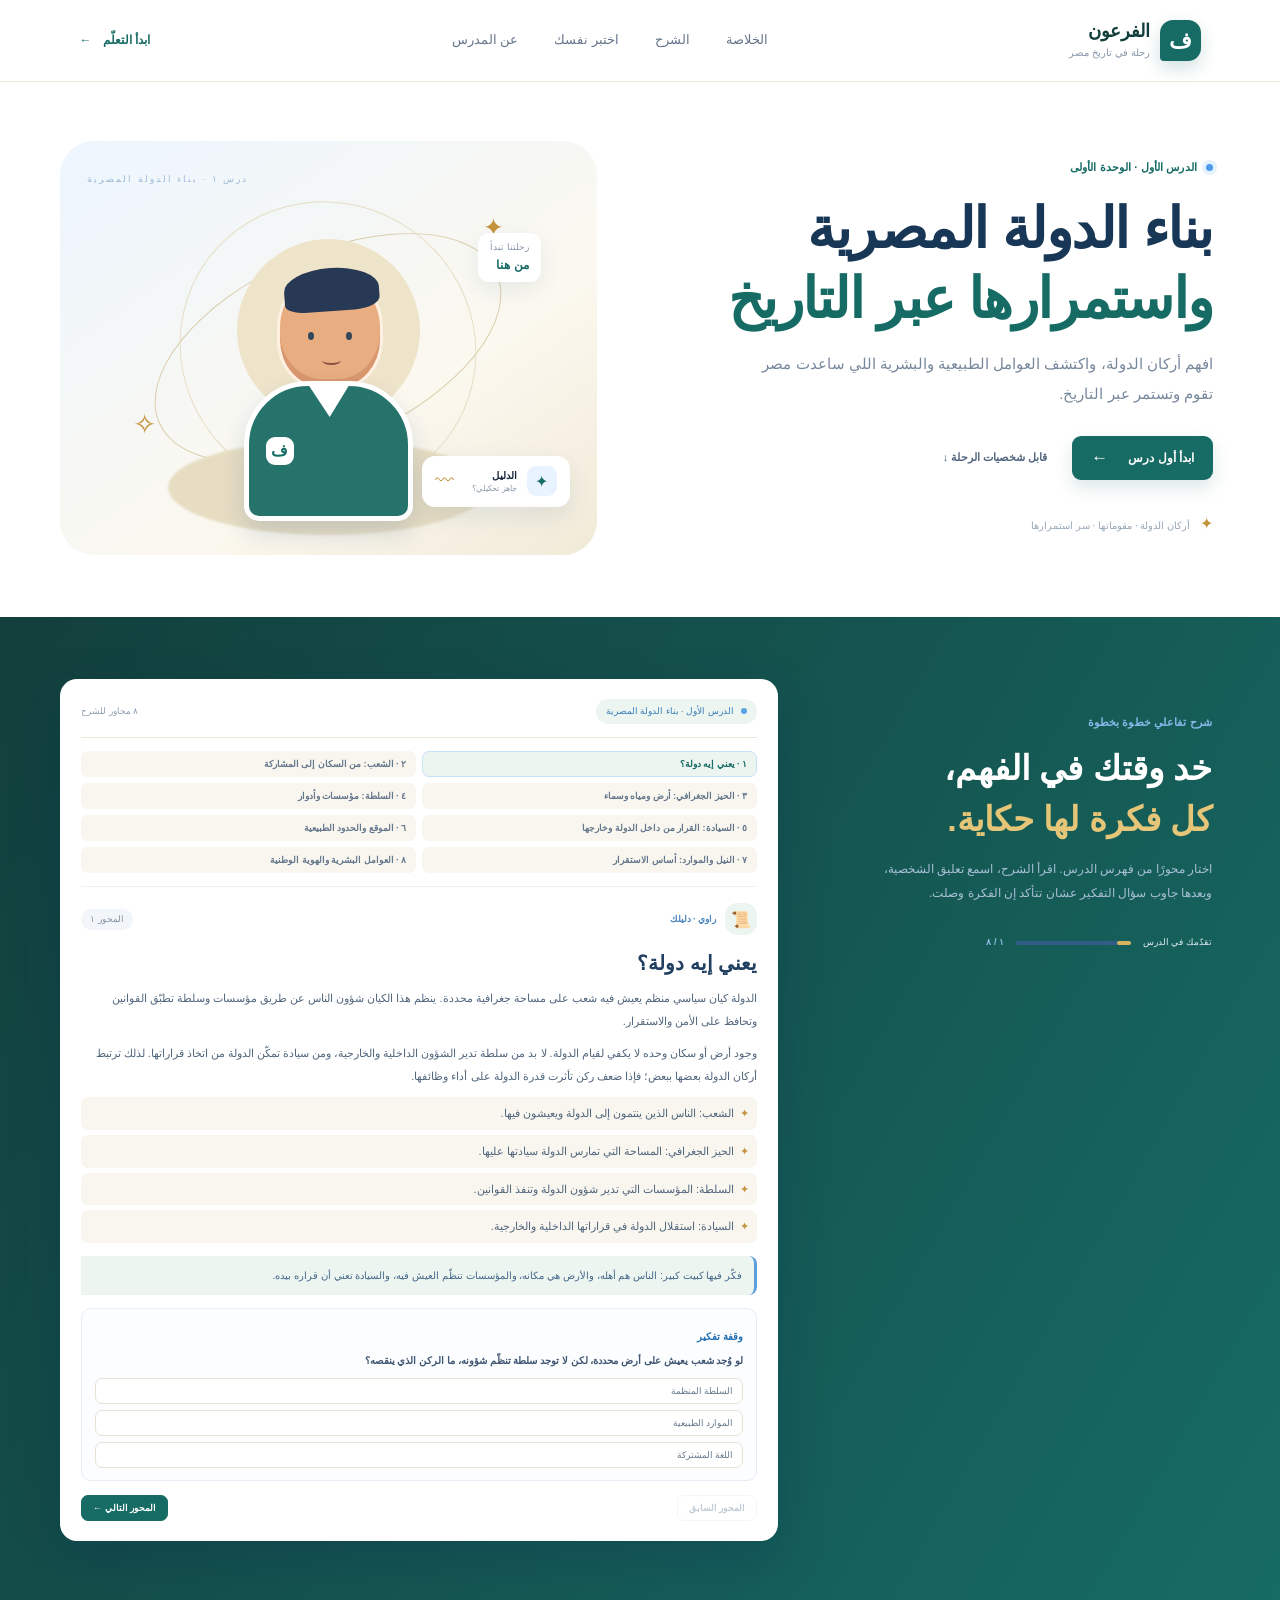
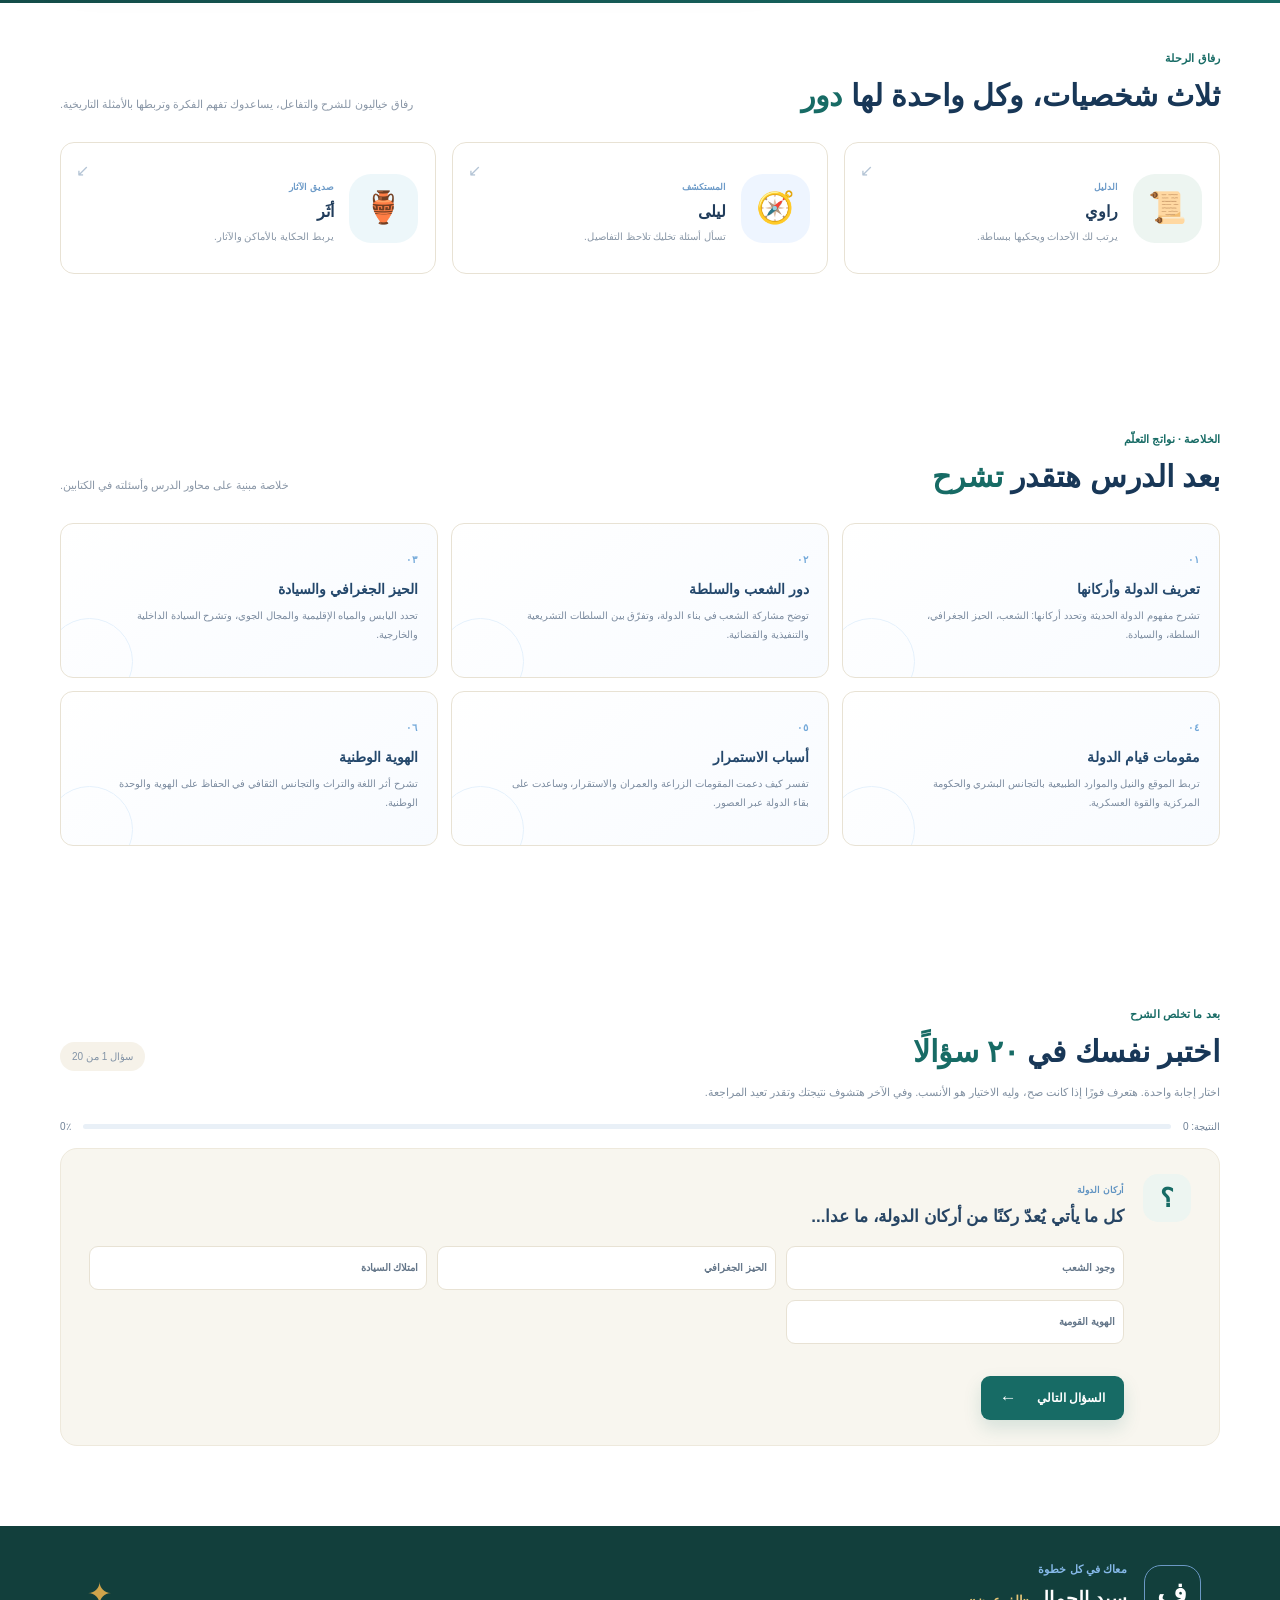
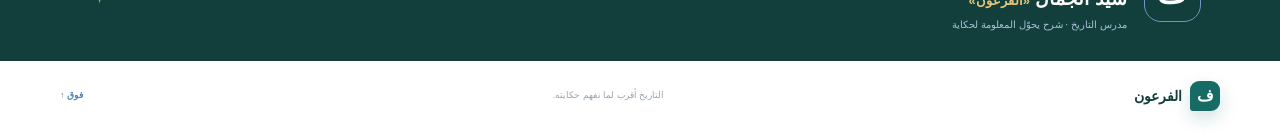
==== elpharaoh-complete.html @ 9c05304f "Add files via upload" ====
<!doctype html>
<html lang="ar" dir="rtl">
<head>
  <meta charset="utf-8">
  <meta name="viewport" content="width=device-width, initial-scale=1">
  <meta name="theme-color" content="#1459a8">
  <title>الفرعون | بناء الدولة المصرية</title>
  <style>

:root {
    --blue: #176b65;
    --deep: #123f3c;
    --bright: #c4933e;
    --sky: #edf5f1;
    --ink: #18283c;
    --muted: #718096;
    --line: #e8e2d4;
    --white: #fff;
    --font: 'Cairo', Tahoma, sans-serif
}

* {
    box-sizing: border-box
}

html {
    scroll-behavior: smooth
}

body {
    margin: 0;
    background: #fff;
    color: var(--ink);
    font-family: var(--font);
    line-height: 1.7
}

a {
    color: inherit;
    text-decoration: none
}

.topbar {
    height: 82px;
    padding: 0 max(calc((100vw - 1160px)/2), 6.2%);
    display: flex;
    align-items: center;
    justify-content: space-between;
    background: #fff;
    position: sticky;
    top: 0;
    z-index: 10;
    border-bottom: 1px solid #eee9dc
}

.brand {
    display: flex;
    align-items: center;
    gap: 10px;
    color: var(--deep)
}

.brand-mark {
    display: grid;
    place-items: center;
    width: 41px;
    height: 41px;
    background: var(--blue);
    color: white;
    border-radius: 13px 13px 13px 4px;
    font-size: 22px;
    font-weight: 900;
    box-shadow: 0 7px 17px #176b6533
}

.brand strong {
    display: block;
    font-size: 18px;
    line-height: 1.3
}

.brand small {
    display: block;
    color: #8a98aa;
    font-size: 10px
}

.topbar nav {
    display: flex;
    gap: 36px;
    font-size: 13px;
    color: #65748a
}

.topbar nav a:hover,
.text-link:hover {
    color: var(--blue)
}

.nav-cta {
    font-size: 12px;
    color: var(--blue);
    font-weight: 800
}

.nav-cta span {
    margin-right: 8px
}

.hero {
    max-width: 1160px;
    margin: auto;
    min-height: 535px;
    padding: 56px 0 60px;
    display: grid;
    grid-template-columns: 1fr .92fr;
    align-items: center;
    gap: 40px
}

.hero-copy {
    padding-right: 7px
}

.eyebrow {
    color: var(--blue);
    font-size: 11px;
    font-weight: 800;
    letter-spacing: .1px
}

.live-dot {
    display: inline-block;
    width: 7px;
    height: 7px;
    background: #4b9bea;
    border-radius: 50%;
    margin-left: 6px;
    box-shadow: 0 0 0 4px #e4f2ff
}

.hero h1 {
    font-size: 56px;
    line-height: 1.25;
    letter-spacing: -1.5px;
    margin: 17px 0 15px;
    font-weight: 900;
    color: #183757
}

.hero h1 em,
.section-heading h2 em,
.lesson-copy h2 em {
    font-style: normal;
    color: var(--blue)
}

.hero-copy>p {
    font-size: 15px;
    color: #78889c;
    max-width: 480px;
    line-height: 2;
    margin: 0
}

.hero-actions {
    display: flex;
    align-items: center;
    gap: 25px;
    margin-top: 27px
}

.button {
    display: inline-flex;
    align-items: center;
    gap: 20px;
    border: 0;
    border-radius: 9px;
    padding: 12px 19px;
    font: 700 12px var(--font);
    cursor: pointer
}

.primary {
    background: var(--blue);
    color: white;
    box-shadow: 0 8px 18px #176b6526
}

.primary:hover {
    background: var(--deep);
    transform: translateY(-1px)
}

.button span {
    font-size: 17px
}

.text-link {
    font-size: 11px;
    font-weight: 700;
    color: #52677f
}

.hero-note {
    font-size: 10px;
    color: #9aa7b6;
    margin-top: 30px
}

.note-icon {
    color: #c4933e;
    font-size: 16px;
    margin-left: 7px
}

.hero-art {
    height: 414px;
    position: relative;
    border-radius: 34px;
    background: linear-gradient(145deg, #edf6ff, #fbf8ef 64%, #f1ead8);
    overflow: hidden;
    display: grid;
    place-items: center
}

.hero-art:after {
    content: '';
    position: absolute;
    width: 320px;
    height: 95px;
    border-radius: 50%;
    background: #e7ddc3;
    bottom: 20px;
    filter: blur(1px)
}

.orbit {
    position: absolute;
    border: 1px solid #d9cda9;
    border-radius: 50%;
    transform: rotate(-24deg)
}

.orbit-one {
    width: 370px;
    height: 190px
}

.orbit-two {
    width: 300px;
    height: 290px;
    transform: rotate(35deg);
    border-color: #e6ddc5
}

.guide-figure {
    z-index: 1;
    position: relative;
    width: 205px;
    height: 270px;
    margin-top: 47px
}

.guide-halo {
    position: absolute;
    width: 183px;
    height: 183px;
    background: #eee4ca;
    border-radius: 50%;
    top: 3px;
    left: 11px
}

.guide-face {
    position: absolute;
    z-index: 2;
    top: 38px;
    left: 51px;
    width: 106px;
    height: 116px;
    border-radius: 46% 46% 43% 43%;
    background: #e8ae81;
    border: 3px solid #fff0e2;
    box-shadow: inset 0 -8px #d99770
}

.hair {
    position: absolute;
    top: -9px;
    left: 4px;
    width: 95px;
    height: 43px;
    background: #273954;
    border-radius: 55% 55% 30% 22%;
    transform: rotate(-4deg)
}

.eye {
    position: absolute;
    top: 55px;
    width: 6px;
    height: 8px;
    background: #34465a;
    border-radius: 50%
}

.eye-one {
    right: 28px
}

.eye-two {
    left: 28px
}

.smile {
    position: absolute;
    width: 19px;
    height: 9px;
    border-bottom: 2px solid #8a5142;
    border-radius: 50%;
    top: 79px;
    left: 42px
}

.guide-body {
    position: absolute;
    z-index: 2;
    top: 145px;
    left: 18px;
    width: 169px;
    height: 140px;
    border-radius: 64px 64px 15px 15px;
    background: #26736c;
    border: 5px solid #fff;
    box-shadow: 0 12px 25px #18487928
}

.collar {
    position: absolute;
    top: -2px;
    left: 59px;
    width: 42px;
    height: 33px;
    background: #fff;
    clip-path: polygon(0 0, 100% 0, 52% 100%)
}

.badge {
    position: absolute;
    top: 51px;
    left: 17px;
    width: 28px;
    height: 28px;
    display: grid;
    place-items: center;
    background: #fff;
    border-radius: 9px;
    color: var(--blue);
    font-weight: 900
}

.spark {
    position: absolute;
    color: #c4933e
}

.spark-a {
    font-size: 25px;
    top: 65px;
    right: 93px
}

.spark-b {
    font-size: 28px;
    bottom: 106px;
    left: 73px
}

.date-chip {
    position: absolute;
    top: 92px;
    right: 56px;
    z-index: 2;
    background: white;
    border-radius: 11px;
    padding: 7px 12px;
    box-shadow: 0 8px 22px #18487914;
    font-size: 9px;
    color: #8495a8
}

.date-chip strong {
    display: block;
    color: var(--blue);
    font-size: 12px
}

.speech-card {
    position: absolute;
    z-index: 3;
    bottom: 48px;
    right: 27px;
    background: white;
    border-radius: 13px;
    padding: 9px 13px;
    display: flex;
    align-items: center;
    gap: 10px;
    box-shadow: 0 9px 25px #18487919
}

.speech-icon {
    background: #e8f3ff;
    color: var(--blue);
    width: 30px;
    height: 30px;
    border-radius: 9px;
    display: grid;
    place-items: center
}

.speech-card strong,
.speech-card small {
    display: block;
    font-size: 10px;
    line-height: 1.5
}

.speech-card small {
    font-size: 8px;
    color: #8998aa
}

.wave {
    color: var(--bright);
    font-size: 19px;
    margin-right: 8px
}

.art-label {
    position: absolute;
    left: 27px;
    top: 31px;
    color: #9cb7d3;
    font-size: 9px;
    letter-spacing: 2px
}

.section-wrap {
    max-width: 1160px;
    margin: auto
}

.intro {
    padding: 40px 0 78px
}

.section-heading {
    display: flex;
    align-items: end;
    justify-content: space-between;
    margin-bottom: 27px
}

.section-heading h2 {
    font-size: 30px;
    line-height: 1.3;
    color: #183757;
    margin: 6px 0 0;
    font-weight: 900
}

.section-heading>p {
    max-width: 360px;
    color: #8a97a7;
    font-size: 11px;
    line-height: 1.9;
    margin: 0
}

.character-grid {
    display: grid;
    grid-template-columns: repeat(3, 1fr);
    gap: 16px
}

.character-card {
    min-height: 132px;
    padding: 18px 17px;
    position: relative;
    display: flex;
    gap: 15px;
    align-items: center;
    border: 1px solid var(--line);
    border-radius: 14px;
    background: #fff;
    transition: .2s
}

.character-card:hover {
    border-color: #b8d8f4;
    transform: translateY(-3px);
    box-shadow: 0 12px 25px #1b57900c
}

.avatar {
    width: 69px;
    height: 69px;
    border-radius: 22px;
    display: grid;
    place-items: center;
    font-size: 31px;
    flex: none
}

.avatar-narrator {
    background: #edf5f1
}

.avatar-explorer {
    background: #eef5ff
}

.avatar-historian {
    background: #edf7fa
}

.role-tag {
    font-size: 9px;
    color: #6d9bc8;
    font-weight: 700
}

.character-card h3 {
    font-size: 16px;
    margin: 0;
    color: #203c5b
}

.character-card p {
    font-size: 10px;
    color: #8997a7;
    margin: 3px 0 0
}

.card-arrow {
    position: absolute;
    left: 15px;
    top: 14px;
    color: #b4c4d5
}

.lesson-section {
    background: #f6f2e9;
    padding: 62px 0
}

.lesson-layout {
    display: grid;
    grid-template-columns: .83fr 1.17fr;
    gap: 75px;
    align-items: center
}

.lesson-copy {
    padding-right: 8px
}

.light-eyebrow {
    color: #86b9e9
}

.lesson-copy h2 {
    font-size: 34px;
    line-height: 1.5;
    color: #fff;
    margin: 9px 0 12px
}

.lesson-copy h2 em {
    color: #e5c577
}

.lesson-copy>p {
    font-size: 12px;
    color: #a8bfd6;
    line-height: 2;
    max-width: 360px
}

.lesson-progress {
    display: flex;
    align-items: center;
    gap: 12px;
    margin-top: 30px;
    color: #e0ecf8;
    font-size: 9px
}

.progress-track {
    width: 115px;
    height: 4px;
    background: #315c85;
    border-radius: 5px
}

.progress-track i {
    display: block;
    width: 34%;
    height: 100%;
    background: #d7b45c;
    border-radius: 5px
}

.lesson-progress b {
    font-size: 9px;
    color: #8ebce7
}

.lesson-section {
    background: linear-gradient(120deg, #123f3c, #176b65)
}

.lesson-demo {
    background: #fff;
    border-radius: 17px;
    padding: 22px 23px;
    box-shadow: 0 20px 50px #06284e40;
    min-height: 310px
}

.demo-top {
    display: flex;
    justify-content: space-between;
    align-items: center;
    border-bottom: 1px solid #eee9dc;
    padding-bottom: 13px
}

.chapter-pill {
    background: #edf5f1;
    color: #377bb7;
    font-size: 9px;
    padding: 5px 10px;
    border-radius: 20px
}

.chapter-pill i {
    display: inline-block;
    width: 6px;
    height: 6px;
    border-radius: 50%;
    background: #5ba3e6;
    margin-left: 5px
}

.more-dots {
    color: #aab8c8;
    font-size: 14px;
    letter-spacing: 2px
}

.dialogue {
    display: flex;
    gap: 11px;
    margin: 18px 0 13px
}

.mini-avatar {
    width: 36px;
    height: 36px;
    border-radius: 12px;
    background: #edf5f1;
    display: grid;
    place-items: center
}

.bubble {
    background: #f8f6ef;
    border-radius: 0 12px 12px 12px;
    padding: 8px 13px;
    flex: 1
}

.speaker {
    font-size: 9px;
    color: #4b86bc;
    font-weight: 800
}

.bubble p {
    font-size: 11px;
    margin: 2px 0 0;
    color: #40556e
}

.choice-list {
    display: grid;
    gap: 7px;
    margin-right: 47px
}

.choice {
    display: flex;
    justify-content: space-between;
    align-items: center;
    background: white;
    border: 1px solid #e8e2d4;
    border-radius: 8px;
    padding: 8px 11px;
    text-align: right;
    font: 600 10px var(--font);
    color: #4e6279;
    cursor: pointer;
    transition: .15s
}

.choice:hover,
.choice:focus-visible,
.choice.selected {
    border-color: #7eb7eb;
    background: #f7fbff;
    color: var(--blue)
}

.choice span {
    color: #c4933e;
    font-size: 15px
}

.demo-response {
    min-height: 23px;
    margin: 9px 47px 0;
    color: #397ab5;
    font-size: 10px
}

.demo-foot {
    border-top: 1px solid #eee9dc;
    padding-top: 11px;
    display: flex;
    justify-content: space-between;
    color: #98a5b4;
    font-size: 9px
}

.step-count {
    letter-spacing: 4px;
    color: #62a2dc
}

.quiz-section {
    padding: 76px 0 80px
}

.quiz-counter {
    font-size: 10px;
    color: #8293a6;
    background: #f6f2e9;
    border-radius: 20px;
    padding: 6px 12px
}

.quiz-card {
    padding: 25px 28px;
    background: #f8f6ef;
    border: 1px solid #eee9dc;
    border-radius: 17px;
    display: flex;
    gap: 19px
}

.quiz-mark {
    width: 48px;
    height: 48px;
    flex: none;
    background: #edf5f1;
    color: var(--blue);
    font-size: 26px;
    font-weight: 800;
    border-radius: 15px;
    display: grid;
    place-items: center
}

.quiz-content {
    flex: 1
}

.question-label {
    color: #6093c2;
    font-size: 9px;
    font-weight: 800
}

.quiz-content h3 {
    font-size: 17px;
    color: #274564;
    margin: 2px 0 14px
}

.answer-grid {
    display: grid;
    grid-template-columns: repeat(3, 1fr);
    gap: 10px
}

.answer {
    min-height: 44px;
    border: 1px solid #e8e2d4;
    border-radius: 9px;
    padding: 8px;
    background: white;
    text-align: right;
    font: 600 10px var(--font);
    color: #65778a;
    cursor: pointer
}

.answer:hover {
    border-color: #7fb3e4
}

.answer.correct {
    border-color: #64b48a;
    background: #effaf3;
    color: #26764a
}

.answer.wrong {
    border-color: #e6a09c;
    background: #fff4f3;
    color: #ae534c
}

.answer:disabled {
    cursor: default
}

.quiz-feedback {
    font-size: 10px;
    color: #4b8a68;
    min-height: 17px;
    margin: 8px 0 0
}

.next-button {
    margin-top: 7px
}

.teacher {
    background: #123f3c;
    padding: 28px 6.2%
}

.teacher-inner {
    max-width: 1160px;
    margin: auto;
    display: flex;
    align-items: center;
    gap: 17px;
    position: relative
}

.teacher-symbol {
    width: 57px;
    height: 57px;
    display: grid;
    place-items: center;
    border: 1px solid #6b98c4;
    border-radius: 17px;
    color: white;
    font-size: 29px;
    font-weight: 900
}

.teacher h2 {
    color: #fff;
    font-size: 19px;
    margin: 2px 0 0
}

.teacher h2 span {
    color: #e5c577;
    font-size: 13px
}

.teacher p {
    font-size: 10px;
    color: #a8bfd6;
    margin: 0
}

.teacher-decoration {
    position: absolute;
    left: 8px;
    color: #d0a44b;
    font-size: 30px
}

footer {
    max-width: 1160px;
    padding: 20px 0;
    margin: auto;
    display: flex;
    align-items: center;
    justify-content: space-between;
    color: #96a3b2;
    font-size: 9px
}

.footer-brand {
    gap: 8px
}

.footer-brand .brand-mark {
    width: 30px;
    height: 30px;
    border-radius: 9px 9px 9px 3px;
    font-size: 16px
}

.footer-brand strong {
    font-size: 14px
}

.back-top {
    color: #4b83b9;
    font-weight: 700
}

@media(max-width:1220px) {

    .hero,
    .section-wrap,
    footer {
        margin-left: 6.2%;
        margin-right: 6.2%
    }
}

@media(max-width:760px) {
    .topbar {
        height: 68px;
        padding: 0 5%
    }

    .topbar nav {
        display: none
    }

    .hero {
        margin: 0 5%;
        padding: 38px 0;
        grid-template-columns: 1fr;
        gap: 25px
    }

    .hero h1 {
        font-size: 43px
    }

    .hero-copy>p {
        font-size: 13px
    }

    .hero-art {
        height: 350px;
        grid-row: 1
    }

    .intro {
        padding-top: 25px
    }

    .section-heading {
        align-items: start;
        gap: 12px;
        flex-direction: column
    }

    .section-heading h2 {
        font-size: 26px
    }

    .section-heading>p {
        max-width: none
    }

    .character-grid {
        grid-template-columns: 1fr
    }

    .character-card {
        min-height: 106px
    }

    .lesson-section {
        padding: 45px 0
    }

    .lesson-layout {
        grid-template-columns: 1fr;
        gap: 20px
    }

    .lesson-copy h2 {
        font-size: 29px
    }

    .lesson-copy>p {
        max-width: none
    }

    .lesson-progress {
        margin-top: 17px
    }

    .quiz-section {
        padding: 54px 0
    }

    .quiz-card {
        padding: 19px 15px;
        gap: 12px
    }

    .quiz-content h3 {
        font-size: 14px
    }

    .answer-grid {
        grid-template-columns: 1fr
    }

    .answer {
        min-height: 40px
    }

    .teacher {
        padding-left: 5%;
        padding-right: 5%
    }

    footer {
        margin: 0 5%;
        gap: 12px
    }

    .footer-brand .brand-mark {
        display: none
    }
}

@media(prefers-reduced-motion:reduce) {
    html {
        scroll-behavior: auto
    }

    *,
    *:before,
    *:after {
        transition: none !important
    }
}

.summary-section {
    padding: 72px 0 77px
}

.outcome-grid {
    display: grid;
    grid-template-columns: repeat(3, 1fr);
    gap: 13px
}

.outcome-card {
    position: relative;
    min-height: 155px;
    border: 1px solid var(--line);
    border-radius: 13px;
    background: linear-gradient(145deg, #fff, #f8fbff);
    padding: 20px 19px;
    overflow: hidden
}

.outcome-card:after {
    content: '';
    position: absolute;
    left: -15px;
    bottom: -28px;
    width: 85px;
    height: 85px;
    border: 1px solid #e5f1fc;
    border-radius: 50%
}

.outcome-number {
    font-size: 10px;
    color: #72a8d9;
    font-weight: 900;
    letter-spacing: 1px
}

.outcome-card h3 {
    font-size: 14px;
    color: #24486c;
    margin: 7px 0 4px
}

.outcome-card p {
    font-size: 10px;
    color: #7c8ca0;
    line-height: 1.9;
    margin: 0;
    max-width: 300px
}

.demo-foot span:first-child {
    max-width: 80%
}

@media(max-width:760px) {
    .summary-section {
        padding: 48px 0
    }

    .outcome-grid {
        grid-template-columns: 1fr
    }

    .outcome-card {
        min-height: 120px
    }
}

.lesson-layout {
    grid-template-columns: .72fr 1.28fr;
    gap: 38px;
    align-items: start
}

.lesson-copy {
    position: sticky;
    top: 110px;
    padding-top: 28px
}

.lesson-reader {
    min-height: 580px;
    padding: 20px 21px
}

.lesson-duration {
    font-size: 9px;
    color: #8fa0b2
}

.chapter-nav {
    display: grid;
    grid-template-columns: repeat(2, minmax(0, 1fr));
    gap: 6px;
    padding: 13px 0;
    border-bottom: 1px solid #edf2f7
}

.chapter-tab {
    border: 1px solid transparent;
    border-radius: 7px;
    padding: 7px 9px;
    text-align: right;
    background: #f8f6ef;
    color: #64778c;
    font: 600 9px var(--font);
    cursor: pointer;
    white-space: nowrap;
    overflow: hidden;
    text-overflow: ellipsis
}

.chapter-tab:hover,
.chapter-tab.active {
    background: #edf5f1;
    border-color: #c7e1f8;
    color: #176b65
}

.chapter-content {
    padding-top: 16px
}

.chapter-meta {
    display: flex;
    align-items: center;
    gap: 9px
}

.chapter-meta .mini-avatar {
    width: 32px;
    height: 32px
}

.chapter-index {
    margin-right: auto;
    background: #f2f6fa;
    border-radius: 15px;
    padding: 3px 9px;
    color: #8091a3;
    font-size: 9px
}

.chapter-content h3 {
    font-size: 20px;
    color: #203f60;
    margin: 11px 0 7px
}

.chapter-text {
    color: #52667d;
    font-size: 11px;
    line-height: 2.05
}

.chapter-text p {
    margin: 0 0 10px
}

.chapter-text ul {
    list-style: none;
    padding: 0;
    margin: 9px 0 12px;
    display: grid;
    gap: 5px
}

.chapter-text li {
    position: relative;
    padding: 5px 23px 5px 8px;
    background: #f8f6ef;
    border-radius: 7px
}

.chapter-text li:before {
    content: '✦';
    position: absolute;
    right: 8px;
    color: #c4933e
}

.chapter-callout {
    border-right: 3px solid #5d9fda;
    background: #edf5f1;
    border-radius: 0 8px 8px 0;
    color: #456889;
    padding: 10px 12px;
    font-size: 10px;
    line-height: 1.9;
    margin: 13px 0
}

.reflection-card {
    border: 1px solid #e7edf5;
    border-radius: 10px;
    padding: 12px 13px;
    background: #fcfdff
}

.reflection-heading {
    font-size: 10px;
    font-weight: 800;
    color: #2472b3
}

.reflection-card>p:first-of-type {
    font-size: 10px;
    color: #405773;
    font-weight: 700;
    margin: 4px 0 9px
}

.reflection-options {
    display: grid;
    gap: 6px
}

.reflection-option {
    background: #fff;
    border: 1px solid #e8e2d4;
    border-radius: 7px;
    padding: 7px 9px;
    text-align: right;
    font: 500 9px var(--font);
    color: #66788c;
    cursor: pointer
}

.reflection-option:hover {
    border-color: #89bce7
}

.reflection-option:disabled {
    cursor: default
}

.reflection-option.correct {
    border-color: #65b68b;
    background: #eff9f2;
    color: #26764a
}

.reflection-option.wrong {
    border-color: #e6a09c;
    background: #fff4f3;
    color: #ad514a
}

.reflection-feedback {
    min-height: 0;
    color: #4e8969;
    font-size: 9px;
    line-height: 1.8;
    margin: 7px 0 0
}

.reflection-feedback:empty {
    display: none
}

.chapter-controls {
    display: flex;
    justify-content: space-between;
    align-items: center;
    margin-top: 14px
}

.chapter-control {
    border: 1px solid #dfe8f2;
    border-radius: 7px;
    background: #fff;
    padding: 7px 11px;
    color: #65809a;
    font: 700 9px var(--font);
    cursor: pointer
}

.chapter-control:disabled {
    opacity: .4;
    cursor: default
}

.next-chapter {
    background: #176b65;
    border-color: #176b65;
    color: #fff
}

.quiz-intro {
    font-size: 11px;
    color: #8291a2;
    margin: -15px 0 16px
}

.quiz-progress {
    display: flex;
    align-items: center;
    gap: 12px;
    margin-bottom: 13px;
    color: #718398;
    font-size: 10px
}

.quiz-track {
    height: 5px;
    border-radius: 9px;
    background: #e9f0f7;
    flex: 1;
    overflow: hidden
}

.quiz-track i {
    display: block;
    height: 100%;
    width: 0;
    background: #c4933e;
    border-radius: 9px;
    transition: width .25s
}

.quiz-card {
    min-height: 195px
}

.quiz-feedback {
    color: #438361;
    line-height: 1.8
}

.answer {
    line-height: 1.8
}

.quiz-result {
    background: #f4f9ff;
    border: 1px solid #e6eff8;
    border-radius: 17px;
    text-align: center;
    padding: 36px 20px
}

.quiz-result[hidden],
#quizCard[hidden] {
    display: none
}

.result-star {
    display: block;
    color: #c4933e;
    font-size: 34px
}

.quiz-result h3 {
    font-size: 30px;
    color: #176b65;
    margin: 6px 0
}

.quiz-result p {
    font-size: 12px;
    color: #708298;
    margin: 0 0 18px
}

@media(max-width:760px) {
    .lesson-layout {
        grid-template-columns: 1fr;
        gap: 18px
    }

    .lesson-copy {
        position: static;
        padding-top: 0
    }

    .lesson-reader {
        padding: 15px 13px
    }

    .chapter-nav {
        grid-template-columns: 1fr 1fr
    }

    .chapter-tab {
        font-size: 8px
    }

    .chapter-content h3 {
        font-size: 18px
    }

    .quiz-intro {
        margin-top: -8px
    }

    .quiz-progress {
        gap: 7px
    }
}
  </style>

</head>
<body>
  <header class="topbar">
    <a class="brand" href="#home" aria-label="الفرعون، الرئيسية">
      <span class="brand-mark">ف</span>
      <span><strong>الفرعون</strong><small>رحلة في تاريخ مصر</small></span>
    </a>
    <nav aria-label="التنقل الرئيسي">
      <a href="#summary">الخلاصة</a><a href="#lesson">الشرح</a>
      <a href="#quiz">اختبر نفسك</a>
      <a href="#about">عن المدرس</a>
    </nav>
    <a class="nav-cta" href="#lesson">ابدأ التعلّم <span>←</span></a>
  </header>

  <main id="home">
    <section class="hero">
      <div class="hero-copy">
        <div class="eyebrow"><span class="live-dot"></span> الدرس الأول · الوحدة الأولى</div>
        <h1>بناء الدولة المصرية<br><em>واستمرارها عبر التاريخ</em></h1>
        <p>افهم أركان الدولة، واكتشف العوامل الطبيعية والبشرية اللي ساعدت مصر تقوم وتستمر عبر التاريخ.</p>
        <div class="hero-actions">
          <a class="button primary" href="#lesson">ابدأ أول درس <span>←</span></a>
          <a class="text-link" href="#characters">قابل شخصيات الرحلة <span>↓</span></a>
        </div>
        <div class="hero-note"><span class="note-icon">✦</span> أركان الدولة · مقوماتها · سر استمرارها</div>
      </div>
      <div class="hero-art" aria-label="شخصية مرشد تاريخي كرتونية">
        <div class="orbit orbit-one"></div><div class="orbit orbit-two"></div>
        <span class="spark spark-a">✦</span><span class="spark spark-b">✧</span>
        <div class="date-chip"><span>رحلتنا تبدأ</span><strong>من هنا</strong></div>
        <div class="guide-figure"><div class="guide-halo"></div><div class="guide-face"><span class="hair"></span><span class="eye eye-one"></span><span class="eye eye-two"></span><span class="smile"></span></div><div class="guide-body"><span class="collar"></span><span class="badge">ف</span></div></div>
        <div class="speech-card"><span class="speech-icon">✦</span><span><strong>الدليل</strong><small>جاهز تحكيلي؟</small></span><span class="wave">〰</span></div>
        <span class="art-label">درس ١ · بناء الدولة المصرية</span>
      </div>
    </section>

    <section class="lesson-section" id="lesson">
      <div class="section-wrap lesson-layout">
        <div class="lesson-copy"><span class="eyebrow light-eyebrow">شرح تفاعلي خطوة بخطوة</span><h2>خد وقتك في الفهم،<br><em>كل فكرة لها حكاية.</em></h2><p>اختار محورًا من فهرس الدرس. اقرأ الشرح، اسمع تعليق الشخصية، وبعدها جاوب سؤال التفكير عشان تتأكد إن الفكرة وصلت.</p><div class="lesson-progress"><span>تقدّمك في الدرس</span><div class="progress-track"><i id="chapterProgress"></i></div><b id="chapterProgressText">١ / ٨</b></div></div>
        <div class="lesson-demo lesson-reader">
          <div class="demo-top"><span class="chapter-pill"><i></i> الدرس الأول · بناء الدولة المصرية</span><span class="lesson-duration">٨ محاور للشرح</span></div>
          <div class="chapter-nav" id="chapterNav" aria-label="فهرس الشرح"></div>
          <div class="chapter-content">
            <div class="chapter-meta"><span class="mini-avatar" id="chapterAvatar">📜</span><span class="speaker" id="chapterSpeaker">راوي · دليلك</span><span class="chapter-index" id="chapterIndex">المحور ١</span></div>
            <h3 id="chapterTitle"></h3>
            <div class="chapter-text" id="chapterText"></div>
            <div class="chapter-callout" id="chapterCallout"></div>
            <div class="reflection-card"><span class="reflection-heading">وقفة تفكير</span><p id="reflectionPrompt"></p><div class="reflection-options" id="reflectionOptions"></div><p class="reflection-feedback" id="reflectionFeedback" aria-live="polite"></p></div>
            <div class="chapter-controls"><button class="chapter-control" id="previousChapter">المحور السابق</button><button class="chapter-control next-chapter" id="nextChapter">المحور التالي ←</button></div>
          </div>
        </div>
      </div>
    </section>

    <section class="intro section-wrap" id="characters">
      <div class="section-heading">
        <div><span class="eyebrow">رفاق الرحلة</span><h2>ثلاث شخصيات، وكل واحدة لها <em>دور</em></h2></div>
        <p>رفاق خياليون للشرح والتفاعل، يساعدوك تفهم الفكرة وتربطها بالأمثلة التاريخية.</p>
      </div>
      <div class="character-grid">
        <article class="character-card narrator"><div class="avatar avatar-narrator"><span>📜</span></div><div><span class="role-tag">الدليل</span><h3>راوي</h3><p>يرتب لك الأحداث ويحكيها ببساطة.</p></div><span class="card-arrow">↙</span></article>
        <article class="character-card explorer"><div class="avatar avatar-explorer"><span>🧭</span></div><div><span class="role-tag">المستكشف</span><h3>ليلى</h3><p>تسأل أسئلة تخليك تلاحظ التفاصيل.</p></div><span class="card-arrow">↙</span></article>
        <article class="character-card historian"><div class="avatar avatar-historian"><span>🏺</span></div><div><span class="role-tag">صديق الآثار</span><h3>أثَر</h3><p>يربط الحكاية بالأماكن والآثار.</p></div><span class="card-arrow">↙</span></article>
      </div>
    </section>

    <section class="summary-section section-wrap" id="summary">
      <div class="section-heading"><div><span class="eyebrow">الخلاصة · نواتج التعلّم</span><h2>بعد الدرس هتقدر <em>تشرح</em></h2></div><p>خلاصة مبنية على محاور الدرس وأسئلته في الكتابين.</p></div>
      <div class="outcome-grid">
        <article class="outcome-card"><span class="outcome-number">٠١</span><h3>تعريف الدولة وأركانها</h3><p>تشرح مفهوم الدولة الحديثة وتحدد أركانها: الشعب، الحيز الجغرافي، السلطة، والسيادة.</p></article>
        <article class="outcome-card"><span class="outcome-number">٠٢</span><h3>دور الشعب والسلطة</h3><p>توضح مشاركة الشعب في بناء الدولة، وتفرّق بين السلطات التشريعية والتنفيذية والقضائية.</p></article>
        <article class="outcome-card"><span class="outcome-number">٠٣</span><h3>الحيز الجغرافي والسيادة</h3><p>تحدد اليابس والمياه الإقليمية والمجال الجوي، وتشرح السيادة الداخلية والخارجية.</p></article>
        <article class="outcome-card"><span class="outcome-number">٠٤</span><h3>مقومات قيام الدولة</h3><p>تربط الموقع والنيل والموارد الطبيعية بالتجانس البشري والحكومة المركزية والقوة العسكرية.</p></article>
        <article class="outcome-card"><span class="outcome-number">٠٥</span><h3>أسباب الاستمرار</h3><p>تفسر كيف دعمت المقومات الزراعة والعمران والاستقرار، وساعدت على بقاء الدولة عبر العصور.</p></article>
        <article class="outcome-card"><span class="outcome-number">٠٦</span><h3>الهوية الوطنية</h3><p>تشرح أثر اللغة والتراث والتجانس الثقافي في الحفاظ على الهوية والوحدة الوطنية.</p></article>
      </div>
    </section>

    <section class="quiz-section section-wrap" id="quiz">
      <div class="section-heading"><div><span class="eyebrow">بعد ما تخلص الشرح</span><h2>اختبر نفسك في <em>٢٠ سؤالًا</em></h2></div><span class="quiz-counter" id="quizCounter">سؤال ١ من ٢٠</span></div>
      <p class="quiz-intro">اختار إجابة واحدة. هتعرف فورًا إذا كانت صح، وليه الاختيار هو الأنسب. وفي الآخر هتشوف نتيجتك وتقدر تعيد المراجعة.</p>
      <div class="quiz-progress"><span id="scoreLabel">النتيجة: ٠</span><div class="quiz-track"><i id="quizProgressBar"></i></div><span id="quizProgressLabel">٠٪</span></div>
      <div class="quiz-card" id="quizCard">
        <div class="quiz-mark">؟</div><div class="quiz-content"><span class="question-label" id="questionTopic">أركان الدولة</span><h3 id="questionText"></h3><div class="answer-grid" id="answerGrid"></div><p class="quiz-feedback" id="quizFeedback" aria-live="polite"></p><button id="nextQuestion" class="button primary next-button" hidden>السؤال التالي <span>←</span></button></div>
      </div>
      <div class="quiz-result" id="quizResult" hidden><span class="result-star">✦</span><span class="question-label">خلصت المراجعة</span><h3 id="resultTitle"></h3><p id="resultMessage"></p><button id="restartQuiz" class="button primary">أعد حل الأسئلة <span>↻</span></button></div>
    </section>

    <section class="teacher" id="about"><div class="teacher-inner"><div class="teacher-symbol">ف</div><div><span class="eyebrow light-eyebrow">معاك في كل خطوة</span><h2>سيد الجمال <span>«الفرعون»</span></h2><p>مدرس التاريخ · شرح يحوّل المعلومة لحكاية</p></div><div class="teacher-decoration">✦</div></div></section>
  </main>

  <footer><a class="brand footer-brand" href="#home"><span class="brand-mark">ف</span><strong>الفرعون</strong></a><span>التاريخ أقرب لما نفهم حكايته.</span><a href="#home" class="back-top">فوق ↑</a></footer>
  <script>
const chapters = [
  {
    title: 'يعني إيه دولة؟', speaker: 'راوي · دليلك', icon: '📜',
    paragraphs: [
      'الدولة كيان سياسي منظم يعيش فيه شعب على مساحة جغرافية محددة. ينظم هذا الكيان شؤون الناس عن طريق مؤسسات وسلطة تطبّق القوانين وتحافظ على الأمن والاستقرار.',
      'وجود أرض أو سكان وحده لا يكفي لقيام الدولة. لا بد من سلطة تدير الشؤون الداخلية والخارجية، ومن سيادة تمكّن الدولة من اتخاذ قراراتها. لذلك ترتبط أركان الدولة بعضها ببعض؛ فإذا ضعف ركن تأثرت قدرة الدولة على أداء وظائفها.'
    ],
    points: ['الشعب: الناس الذين ينتمون إلى الدولة ويعيشون فيها.', 'الحيز الجغرافي: المساحة التي تمارس الدولة سيادتها عليها.', 'السلطة: المؤسسات التي تدير شؤون الدولة وتنفذ القوانين.', 'السيادة: استقلال الدولة في قراراتها الداخلية والخارجية.'],
    callout: 'فكّر فيها كبيت كبير: الناس هم أهله، والأرض هي مكانه، والمؤسسات تنظّم العيش فيه، والسيادة تعني أن قراره بيده.',
    prompt: 'لو وُجد شعب يعيش على أرض محددة، لكن لا توجد سلطة تنظّم شؤونه، ما الركن الذي ينقصه؟', options: ['السلطة المنظمة', 'الموارد الطبيعية', 'اللغة المشتركة'], correct: 0,
    reflection: 'السلطة تنظم شؤون الدولة وتطبّق القوانين. الموارد واللغة قد تدعمان المجتمع، لكنهما لا تحلان محل أحد أركان الدولة.'
  },
  {
    title: 'الشعب: من السكان إلى المشاركة', speaker: 'ليلى · المستكشفة', icon: '🧭',
    paragraphs: [
      'الشعب هو مجموع المواطنين الذين ينتمون إلى الدولة. وهو ليس مجرد عدد من السكان؛ فهو مصدر السلطات، ويمارس دوره بالمشاركة في الحياة السياسية والاجتماعية والاقتصادية، كما يسهم في حماية الدولة وتنميتها.',
      'تظهر المشاركة السياسية في اختيار الحكام وممثلي الشعب عبر الانتخابات ومتابعة أداء الحكومة من خلال ممثليهم. وتظهر المشاركة الاقتصادية في العمل والإنتاج ودفع الضرائب التي تموّل الخدمات والمشروعات العامة.',
      'وتوضح ثورة ١٩١٩ دور الشعب في التغيير: شاركت فئات المجتمع المختلفة في مقاومة الاحتلال البريطاني، وأسهم هذا الحراك في تعزيز الوعي الوطني ووحدة المصريين حول هدف الاستقلال.'
    ],
    points: ['المشاركة السياسية: اختيار الممثلين ومراقبة أداء الحكومة.', 'المشاركة الاقتصادية: العمل والإنتاج والمساهمة في تمويل المشروعات العامة.', 'المشاركة المجتمعية: حماية التراث والتماسك ومساندة الوطن وقت الأزمات.'],
    callout: 'في ثورة ١٩١٩ لم يكن الشعب متفرجًا؛ تحركت فئاته المختلفة، فصار قوة ضغط ساعدت على تغيير الأوضاع السياسية.',
    prompt: 'أي مثال يبيّن أن دور الشعب يتجاوز وجوده العددي؟', options: ['المشاركة في الانتخابات والعمل والإنتاج', 'وجود حدود طبيعية للدولة', 'سنّ المحاكم للأحكام'], correct: 0,
    reflection: 'المشاركة السياسية والاقتصادية والاجتماعية تجعل الشعب شريكًا في بناء الدولة وتنميتها وحمايتها.'
  },
  {
    title: 'الحيز الجغرافي: أرض ومياه وسماء', speaker: 'أثَر · صديق المكان', icon: '🏺',
    paragraphs: [
      'الحيز الجغرافي هو الرقعة التي تعترف بها الدول الأخرى وتمارس الدولة سيادتها عليها. ويشمل اليابس الذي يعيش عليه السكان، والمياه الإقليمية، والمجال الجوي الذي يعلو اليابس والمياه.',
      'تُقاس المياه الإقليمية عادةً بمسافة تصل إلى ١٢ ميلًا بحريًا من خط الأساس الساحلي. أما المجال الجوي فهو الفضاء فوق أرض الدولة ومياهها الإقليمية، وتُنظم الدولة حركة الطيران فيه.',
      'لمصر حدود سياسية برية وبحرية. يذكر الدرس خط عرض ٢٢ درجة جنوبًا حدًا جنوبيًا رُسم عام ١٨٩٩، وخط طول ٢٥ درجة شرقًا حدًا غربيًا مع ليبيا رُسم عام ١٩٢٥. وعلى الشمال يمتد ساحل البحر المتوسط، وشرقًا ساحل البحر الأحمر وخليج العقبة.'
    ],
    points: ['اليابس: الأرض التي تقوم عليها الدولة.', 'المياه الإقليمية: نطاق بحري تمارس الدولة سيادتها عليه.', 'المجال الجوي: الفضاء الذي يعلو اليابس والمياه الإقليمية.'],
    callout: 'لذلك لا يُسمح لطائرة بدخول المجال الجوي المصري دون تصريح، ولا لسفينة بدخول مياهه الإقليمية دون اتباع القواعد المصرية.',
    prompt: 'طائرة أجنبية تريد عبور سماء مصر. أي ركن يفسر حق مصر في تنظيم ذلك؟', options: ['الحيز الجغرافي والسيادة عليه', 'التجانس الثقافي', 'السلطة القضائية فقط'], correct: 0,
    reflection: 'المجال الجوي جزء من الحيز الجغرافي، والسيادة تخوّل الدولة تنظيم الدخول إليه.'
  },
  {
    title: 'السلطة: مؤسسات وأدوار', speaker: 'راوي · دليلك', icon: '📜',
    paragraphs: [
      'السلطة هي المؤسسات الحاكمة التي تدير شؤون الدولة الداخلية والخارجية، وتضع القوانين وتنظم تنفيذها، وتحافظ على الأمن العام. وفي مصر تتوزع الاختصاصات بين سلطات تشريعية وتنفيذية وقضائية.',
      'مجلس النواب هو المؤسسة التشريعية؛ يسن القوانين، ويقر السياسة العامة والخطة والموازنة، ويمارس الرقابة على أعمال السلطة التنفيذية. والسلطة التنفيذية، التي تضم رئيس الجمهورية والحكومة، تدير شؤون الدولة وتنفذ القوانين والسياسات.',
      'أما السلطة القضائية فتفصل في القضايا المختلفة وتصدر أحكامها وفقًا للقانون. هذا التوزيع يوضح أن لكل سلطة اختصاصًا، وأن تنظيم العلاقة بينها يساعد على سيادة القانون والاستقرار وحماية حقوق المواطنين.'
    ],
    points: ['التشريعية: سنّ القوانين وإقرار الخطة والموازنة والرقابة.', 'التنفيذية: إدارة شؤون الدولة وتنفيذ القوانين والسياسات.', 'القضائية: الفصل في القضايا وإصدار الأحكام وفق القانون.'],
    callout: 'مثال سريع: البرلمان يسن القانون، الحكومة تعمل على تنفيذه، والمحاكم تفصل في النزاع إذا اختلف الناس حول تطبيقه.',
    prompt: 'جهة تفصل في نزاع بين مواطنين وتصدر حكمًا وفق القانون. ما نوع السلطة؟', options: ['التشريعية', 'التنفيذية', 'القضائية'], correct: 2,
    reflection: 'الفصل في القضايا وإصدار الأحكام من اختصاص السلطة القضائية.'
  },
  {
    title: 'السيادة: القرار من داخل الدولة وخارجها', speaker: 'ليلى · المستكشفة', icon: '🧭',
    paragraphs: [
      'السيادة هي استقلال الدولة في اتخاذ قراراتها المتعلقة بشؤونها الداخلية والخارجية دون الخضوع لسلطة أجنبية. وهي ركن أساسي؛ فالدولة التي لا تملك قرارها لا تستطيع إدارة مصالح شعبها أو حماية حدودها كما ينبغي.',
      'السيادة الداخلية تعني حرية الدولة في سن القوانين، وحفظ الأمن، وإدارة شؤون المواطنين، وتطبيق النظام داخل حدودها. ومن أمثلتها تنظيم دخول الطائرات إلى المجال الجوي أو حماية قناة السويس ومراقبة سلامة الملاحة فيها.',
      'أما السيادة الخارجية فتعني استقلال الدولة في علاقاتها الدولية؛ مثل إبرام المعاهدات، وإقامة العلاقات الدبلوماسية، وحماية المصالح الوطنية، وتمثيل الدولة في المنظمات الدولية.'
    ],
    points: ['داخلية: قوانين وأمن وإدارة شؤون المواطنين.', 'خارجية: علاقات دولية ومعاهدات وتمثيل وحماية المصالح الوطنية.', 'السلطة المنظمة والسيادة تدعمان الأمن والاستقرار وممارسة الدولة لاختصاصاتها.'],
    callout: 'تمييز سريع: تطبيق القانون داخل مصر سيادة داخلية؛ اختيار موقف مصر في علاقة دولية سيادة خارجية.',
    prompt: 'إبرام مصر معاهدة مع دولة أخرى مثال على أي نوع من السيادة؟', options: ['السيادة الداخلية', 'السيادة الخارجية', 'الحيز الجغرافي'], correct: 1,
    reflection: 'المعاهدات والعلاقات مع الدول تدخل ضمن السيادة الخارجية.'
  },
  {
    title: 'الموقع والحدود الطبيعية', speaker: 'أثَر · صديق المكان', icon: '🏺',
    paragraphs: [
      'تقع مصر في قلب قارات العالم القديم، عند ملتقى أفريقيا وآسيا وأوروبا. منحها هذا الموقع فرصة للتواصل الحضاري والتبادل التجاري بين الشعوب، فكان عاملًا مهمًا في قيامها واستمرارها.',
      'والحدود الطبيعية مثل الصحارى والبحار ساعدت على حماية قلب الدولة، ولا سيما وادي النيل والدلتا. كما وفر الموقع مجالًا للتبادل والتواصل بدل أن تكون مصر معزولة؛ فوصفها الدرس بأنها دولة «برزخ» تصل بين مناطق وقارات.',
      'ساعد الموقع الجغرافي أيضًا على استقرار المجتمع المصري عبر التاريخ، إذ أتاح التركيز على الزراعة والعمران وتنظيم شؤون الحياة حول النيل، ودعم نشأة الدولة وترسيخ مؤسساتها.'
    ],
    points: ['مصر ملتقى قارات أفريقيا وآسيا وأوروبا.', 'الموقع دعم التواصل الحضاري والتبادل التجاري.', 'الحدود الطبيعية ساعدت على حماية قلب الدولة واستقرارها.'],
    callout: 'الموقع ليس مجرد مكان على الخريطة: فهو يؤثر في الاتصال والتجارة والحماية وطريقة استقرار السكان.',
    prompt: 'ما الأثر الذي يفسر وصف مصر بأنها ملتقى للقارات؟', options: ['ساعد موقعها على التواصل الحضاري والتجاري', 'جعلها معزولة عن الشعوب', 'ألغى الحاجة إلى موارد طبيعية'], correct: 0,
    reflection: 'موقع مصر عند ملتقى القارات جعلها مركزًا للتواصل والتبادل بين الشعوب.'
  },
  {
    title: 'النيل والموارد: أساس الاستقرار', speaker: 'أثَر · صديق المكان', icon: '🏺',
    paragraphs: [
      'كان نهر النيل أهم مورد طبيعي في مصر، ومصدرًا للمياه التي اعتمدت عليها الزراعة والحياة. وعلى امتداد التاريخ ساعد النيل على استقرار السكان، وربط الشمال بالجنوب، وأسهم في قيام الحضارة المصرية.',
      'تحول المصريون من جمع الثمار إلى الزراعة المستقرة، لكن الزراعة احتاجت إلى تنظيم الري وبناء السدود وتوزيع المياه. كما تطلبت حل النزاعات بين الأقاليم؛ لذلك برزت الحاجة إلى سلطة مركزية قوية تنظم العمل الجماعي.',
      'وإلى جانب النيل، تمتلك مصر أراضي خصبة ومعادن وأحجار بناء وموارد أخرى. ساعدت هذه الموارد على تنشيط الزراعة والصناعة والتجارة، ووفرت مقومات اقتصادية دعمت ازدهار المجتمع واستمرار الدولة.'
    ],
    points: ['النيل: مياه وزراعة واتصال بين الشمال والجنوب.', 'تنظيم الري وتوزيع المياه يحتاج إلى تعاون ومؤسسات.', 'الأراضي الخصبة والمعادن وأحجار البناء تدعم الإنتاج والعمران.'],
    callout: 'سلسلة السبب والنتيجة: النيل يدعم الزراعة؛ الزراعة تحتاج تنظيمًا للري؛ التنظيم يحتاج سلطة قادرة على تنسيق الجهود.',
    prompt: 'لماذا ساعد النيل على ظهور سلطة مركزية قوية؟', options: ['الحاجة إلى تنظيم الري وتوزيع المياه وحل النزاعات', 'لأن النيل منع الناس من الزراعة', 'لأن الموارد لم تكن موجودة'], correct: 0,
    reflection: 'إدارة المياه والري والعمل الجماعي بين الأقاليم احتاجت إلى سلطة تنظّم وتنسّق.'
  },
  {
    title: 'العوامل البشرية والهوية الوطنية', speaker: 'ليلى · المستكشفة', icon: '🧭',
    paragraphs: [
      'تقوم الدولة وتستمر بتفاعل عوامل بشرية إلى جانب الموقع والنهر. فالتجانس البشري والثقافي بين المصريين ساعد على تكوين مجتمع مترابط، وعلى جعل الوحدة السياسية أمرًا طبيعيًا، رغم اختلاف العصور والحكام.',
      'وكان توحيد القطرين على يد الملك مينا (نعرمر) أساسًا لقيام حكومة مركزية قوية؛ فتحولت تجمعات صغيرة إلى دولة ذات سلطة واحدة ونظام إداري موحد. كما أسهمت القوة العسكرية في حماية الحدود والدفاع عن البلاد وصون إنجازاتها.',
      'وحافظ المصريون على هويتهم الوطنية عبر اللغة والثقافة والتراث. تعاقبت لغات ومراحل تاريخية: المصرية القديمة، ثم القبطية في فترة الحكم الروماني وانتشار المسيحية، ثم انتشرت العربية بعد الفتح الإسلامي واستمرت لغة المجتمع. ويُعد الحفاظ على التراث والاحتفال بالمناسبات ودعم الثقافة والفنون من وسائل حماية الهوية.'
    ],
    points: ['التجانس والثقافة المشتركة يدعمان الوحدة الوطنية.', 'الحكومة المركزية تنظّم الدولة وتوحّد إدارتها.', 'القوة العسكرية تحمي الحدود، واللغة والتراث يحافظان على الهوية.'],
    callout: 'استمرار الدولة ليس عاملًا واحدًا؛ الموقع والنيل والموارد والمؤسسات والجيش ووحدة المجتمع والهوية تتساند عبر الزمن.',
    prompt: 'أي مجموعة تضم عوامل بشرية ساعدت على قيام الدولة واستمرارها؟', options: ['التجانس البشري والحكومة المركزية والقوة العسكرية', 'المياه الإقليمية والمجال الجوي فقط', 'الموقع الجغرافي وحده'], correct: 0,
    reflection: 'هذه مقومات بشرية؛ أما الموقع والحدود والنيل والموارد الطبيعية فتُعد مقومات طبيعية.'
  }
];

let chapterIndex = 0;
const chapterNav = document.getElementById('chapterNav');
const chapterTitle = document.getElementById('chapterTitle');
const chapterText = document.getElementById('chapterText');
const chapterCallout = document.getElementById('chapterCallout');
const reflectionPrompt = document.getElementById('reflectionPrompt');
const reflectionOptions = document.getElementById('reflectionOptions');
const reflectionFeedback = document.getElementById('reflectionFeedback');

function renderChapter() {
  const chapter = chapters[chapterIndex];
  document.getElementById('chapterSpeaker').textContent = chapter.speaker;
  document.getElementById('chapterAvatar').textContent = chapter.icon;
  document.getElementById('chapterIndex').textContent = `المحور ${['١','٢','٣','٤','٥','٦','٧','٨'][chapterIndex]}`;
  chapterTitle.textContent = chapter.title;
  chapterText.replaceChildren();
  chapter.paragraphs.forEach(text => {
    const paragraph = document.createElement('p');
    paragraph.textContent = text;
    chapterText.append(paragraph);
  });
  const list = document.createElement('ul');
  chapter.points.forEach(text => {
    const item = document.createElement('li');
    item.textContent = text;
    list.append(item);
  });
  chapterText.append(list);
  chapterCallout.textContent = chapter.callout;
  reflectionPrompt.textContent = chapter.prompt;
  reflectionFeedback.textContent = '';
  reflectionOptions.replaceChildren();
  chapter.options.forEach((option, index) => {
    const button = document.createElement('button');
    button.className = 'reflection-option';
    button.textContent = option;
    button.addEventListener('click', () => {
      if (reflectionOptions.dataset.answered === 'true') return;
      reflectionOptions.dataset.answered = 'true';
      [...reflectionOptions.children].forEach((choice, choiceIndex) => {
        choice.disabled = true;
        if (choiceIndex === chapter.correct) choice.classList.add('correct');
      });
      if (index !== chapter.correct) button.classList.add('wrong');
      reflectionFeedback.textContent = chapter.reflection;
    });
    reflectionOptions.append(button);
  });
  reflectionOptions.dataset.answered = 'false';
  chapterNav.replaceChildren();
  chapters.forEach((item, index) => {
    const button = document.createElement('button');
    button.className = `chapter-tab${index === chapterIndex ? ' active' : ''}`;
    button.textContent = `${['١','٢','٣','٤','٥','٦','٧','٨'][index]} · ${item.title}`;
    button.setAttribute('aria-current', index === chapterIndex ? 'step' : 'false');
    button.addEventListener('click', () => { chapterIndex = index; renderChapter(); });
    chapterNav.append(button);
  });
  document.getElementById('chapterProgress').style.width = `${((chapterIndex + 1) / chapters.length) * 100}%`;
  document.getElementById('chapterProgressText').textContent = `${['١','٢','٣','٤','٥','٦','٧','٨'][chapterIndex]} / ٨`;
  document.getElementById('previousChapter').disabled = chapterIndex === 0;
  const next = document.getElementById('nextChapter');
  next.textContent = chapterIndex === chapters.length - 1 ? 'ارجع لأول محور ↻' : 'المحور التالي ←';
}

document.getElementById('previousChapter').addEventListener('click', () => {
  if (chapterIndex > 0) { chapterIndex--; renderChapter(); }
});
document.getElementById('nextChapter').addEventListener('click', () => {
  chapterIndex = chapterIndex === chapters.length - 1 ? 0 : chapterIndex + 1;
  renderChapter();
});
renderChapter();

const questions = [
  { topic: 'أركان الدولة', text: 'كل ما يأتي يُعدّ ركنًا من أركان الدولة، ما عدا...', answers: ['وجود الشعب', 'الحيز الجغرافي', 'امتلاك السيادة', 'الهوية القومية'], correct: 3, explain: 'أركان الدولة الأربعة هي الشعب والحيز الجغرافي والسلطة والسيادة.' },
  { topic: 'السيادة والحيز الجغرافي', text: 'أي موقف يمثّل تطبيقًا مباشرًا لسيادة الدولة على حيزها الجغرافي؟', answers: ['تنظيم دخول الطائرات إلى المجال الجوي بإذن رسمي', 'مشاركة المواطنين في الانتخابات', 'الحفاظ على التراث الثقافي', 'دفع الضرائب لتمويل المشروعات العامة'], correct: 0, explain: 'المجال الجوي جزء من الحيز الجغرافي، والدولة تنظّم دخوله وتحمي سيادتها عليه.' },
  { topic: 'دور الشعب', text: 'جميع العبارات الآتية تعبّر عن دور الشعب، ما عدا...', answers: ['المشاركة الإيجابية في خدمة المجتمع', 'الإسهام في الحفاظ على الهوية الوطنية', 'إصدار الأحكام القضائية', 'المشاركة في بناء الدولة وتنميتها'], correct: 2, explain: 'إصدار الأحكام القضائية من اختصاص السلطة القضائية، وليس من أدوار الشعب بوصفه ركنًا للدولة.' },
  { topic: 'السيادة على الحدود', text: 'أي موقف مما يأتي لا يُعدّ انتهاكًا لسيادة مصر؟', answers: ['دخول سفن إلى مياهها دون موافقة', 'تحليق طائرات ليبية غرب خط طول ٢٥ شرقًا', 'تحليق طائرات شمال خط عرض ٢٢ دون تصريح', 'التنقيب عن موارد مصر المعدنية دون اتفاق'], correct: 1, explain: 'خط طول ٢٥ شرقًا يحدد الحد الغربي لمصر مع ليبيا؛ الطيران غرب هذا الخط يكون خارج المجال الجوي المصري.' },
  { topic: 'السلطة التشريعية', text: 'الرقابة على أعمال الحكومة وظيفة أساسية لأي سلطة؟', answers: ['التشريعية', 'التنفيذية', 'القضائية'], correct: 0, explain: 'مجلس النواب يمارس الرقابة على أعمال السلطة التنفيذية، إلى جانب اختصاصه التشريعي.' },
  { topic: 'الموقع الجغرافي', text: 'كيف أسهم موقع مصر في قيام الدولة واستمرارها؟', answers: ['جعلها مركزًا للتواصل الحضاري والتبادل التجاري', 'عزلها عن شعوب العالم القديم', 'منع استقرار السكان حول النيل'], correct: 0, explain: 'موقع مصر عند ملتقى قارات العالم القديم أتاح التواصل والتبادل التجاري والحضاري.' },
  { topic: 'الحدود الطبيعية', text: 'ما الدور الذي قامت به الحواجز الطبيعية في مصر؟', answers: ['حماية قلب الدولة، وخاصة الوادي والدلتا', 'إلغاء الحاجة إلى سلطة منظمة', 'منع المصريين من الزراعة والعمران'], correct: 0, explain: 'ساعدت الحواجز الطبيعية على حماية قلب الدولة، الوادي والدلتا، من الأخطار الخارجية.' },
  { topic: 'نهر النيل', text: 'كيف ارتبطت الحاجة إلى تنظيم الري بظهور سلطة مركزية؟', answers: ['احتاج توزيع المياه وحل النزاعات بين الأقاليم إلى تنظيم مركزي', 'ألغى النيل الحاجة إلى التعاون بين السكان', 'أدى النيل إلى توقف الزراعة'], correct: 0, explain: 'الري وتوزيع المياه وبناء السدود والعمل الجماعي تطلبت سلطة قوية تنظم الجهود.' },
  { topic: 'الحيز الجغرافي', text: 'ما المكونات الثلاثة للحيز الجغرافي للدولة؟', answers: ['اليابس والمياه الإقليمية والمجال الجوي', 'الشعب والسلطة والسيادة', 'الأنهار والجبال والموارد فقط'], correct: 0, explain: 'يشمل الحيز الجغرافي اليابس والمياه الإقليمية والمجال الجوي الذي يعلوهما.' },
  { topic: 'المياه الإقليمية', text: 'إلى أي مسافة تمتد المياه الإقليمية غالبًا من خط الأساس الساحلي وفق الدرس؟', answers: ['١٢ ميلًا بحريًا', '٢٢ ميلًا بحريًا', '٢٥ ميلًا بحريًا'], correct: 0, explain: 'ورد في الدرس أن المياه الإقليمية تمتد غالبًا لمسافة ١٢ ميلًا بحريًا من خط الأساس للساحل.' },
  { topic: 'السيادة الداخلية والخارجية', text: 'أي مما يأتي مثال على السيادة الخارجية؟', answers: ['إبرام المعاهدات وإقامة العلاقات الدبلوماسية', 'سن القوانين وحفظ الأمن داخل البلاد', 'إدارة شؤون المواطنين اليومية'], correct: 0, explain: 'السيادة الخارجية تشمل استقلال الدولة في علاقاتها الدولية وإبرام المعاهدات وحماية مصالحها.' },
  { topic: 'الحدود السياسية', text: 'وفق الدرس، ما خط العرض الذي يمثل جزءًا من الحد الجنوبي لمصر؟', answers: ['٢٢ درجة جنوبًا', '٢٥ درجة شرقًا', '١٢ ميلًا بحريًا'], correct: 0, explain: 'يذكر الدرس أن الحد الجنوبي رُسم عند دائرة عرض ٢٢ درجة جنوبًا عام ١٨٩٩.' },
  { topic: 'مصر دولة برزخ', text: 'ماذا يعني وصف مصر بأنها دولة «برزخ»؟', answers: ['حلقة وصل وممر بين بحار وقارات', 'دولة منعزلة لا تتصل بغيرها', 'دولة تعتمد على مورد واحد فقط'], correct: 0, explain: 'موقع مصر يصل بين البحرين الأحمر والمتوسط وبين قارات أفريقيا وآسيا وأوروبا.' },
  { topic: 'النيل والزراعة', text: 'ما الذي ساعد المصريين على الانتقال إلى الزراعة المستقرة حول النيل؟', answers: ['المياه التي دعمت الزراعة، مع تنظيم الري وتوزيعها', 'غياب الحاجة إلى تنظيم الموارد', 'الاعتماد على التجارة البحرية وحدها'], correct: 0, explain: 'وفّر النيل المياه، لكن الزراعة المستقرة احتاجت إلى تنظيم الري وتوزيع المياه.' },
  { topic: 'الموارد الطبيعية', text: 'أي مجموعة من الموارد الطبيعية دعمت أنشطة الاقتصاد المصري؟', answers: ['الأراضي الخصبة والمعادن وأحجار البناء', 'الانتخابات والمعاهدات الدبلوماسية', 'المحاكم والقوانين'], correct: 0, explain: 'دعمت الأراضي الخصبة والمعادن وأحجار البناء الزراعة والصناعة والتجارة والعمران.' },
  { topic: 'الحكومة المركزية', text: 'ما النتيجة التي ترتبت على توحيد القطرين على يد الملك مينا (نعرمر)؟', answers: ['قيام حكومة مركزية قوية وإدارة موحدة', 'اختفاء دور السلطة في تنظيم الدولة', 'انقسام الدولة إلى تجمعات أصغر'], correct: 0, explain: 'ارتبط توحيد القطرين بقيام حكومة مركزية قوية وسلطة واحدة ونظام إداري موحد.' },
  { topic: 'التجانس البشري', text: 'كيف يدعم التجانس الثقافي وحدة الدولة؟', answers: ['يعزز الترابط والانتماء والهوية المشتركة', 'يلغي الحاجة إلى مشاركة المواطنين', 'يحوّل السيادة الداخلية إلى سيادة خارجية'], correct: 0, explain: 'ساعد التجانس الثقافي على تماسك المجتمع وجعل الوحدة السياسية أمرًا طبيعيًا.' },
  { topic: 'دور الشعب في ١٩١٩', text: 'ماذا تُظهر مشاركة فئات المجتمع في ثورة ١٩١٩؟', answers: ['قدرة الشعب على مقاومة الاحتلال وتعزيز الوعي الوطني', 'أن حماية الوطن مسؤولية الجيش وحده', 'أن الشعب لا يؤثر في الأوضاع السياسية'], correct: 0, explain: 'جسدت الثورة مشاركة الشعب في مقاومة الاحتلال البريطاني وتعزيز الوعي والوحدة الوطنية.' },
  { topic: 'الهوية الوطنية', text: 'أي عمل يساعد على الحفاظ على الهوية الوطنية كما ورد في الدرس؟', answers: ['حماية التراث وتعريف الأجيال بتاريخ مصر ودعم الثقافة والفنون', 'إهمال التراث والمناسبات الوطنية', 'منع المؤسسات الثقافية من أداء دورها'], correct: 0, explain: 'من وسائل الحفاظ على الهوية حماية التراث، وتعريف الأجيال بتاريخ مصر، ودعم الثقافة والفنون.' },
  { topic: 'مؤسسات الدولة', text: 'أي ترتيب يوضح اختصاصات السلطات الثلاث بشكل صحيح؟', answers: ['النواب يسنّ القوانين، والحكومة تنفّذها، والمحاكم تفصل في القضايا', 'المحاكم تضع الموازنة، والنواب ينفذون الأحكام، والحكومة تقضي بين الناس', 'الحكومة تصدر الأحكام القضائية، والمحاكم تدير شؤون الدولة'], correct: 0, explain: 'السلطة التشريعية تسن القوانين، والتنفيذية تدير الدولة وتنفذها، والقضائية تفصل في القضايا.' }
];

let questionIndex = 0;
let answered = false;
let score = 0;
const quizCounter = document.getElementById('quizCounter');
const questionText = document.getElementById('questionText');
const questionTopic = document.getElementById('questionTopic');
const answerGrid = document.getElementById('answerGrid');
const quizFeedback = document.getElementById('quizFeedback');
const nextQuestion = document.getElementById('nextQuestion');

function renderQuestion() {
  const question = questions[questionIndex];
  answered = false;
  quizCounter.textContent = `سؤال ${questionIndex + 1} من ${questions.length}`;
  questionTopic.textContent = question.topic;
  questionText.textContent = question.text;
  quizFeedback.textContent = '';
  nextQuestion.hidden = true;
  answerGrid.replaceChildren();
  question.answers.forEach((answer, index) => {
    const button = document.createElement('button');
    button.className = 'answer';
    button.textContent = answer;
    button.addEventListener('click', () => chooseAnswer(button, index));
    answerGrid.append(button);
  });
  document.getElementById('scoreLabel').textContent = `النتيجة: ${score}`;
  const progress = Math.round((questionIndex / questions.length) * 100);
  document.getElementById('quizProgressBar').style.width = `${progress}%`;
  document.getElementById('quizProgressLabel').textContent = `${progress}٪`;
}

function chooseAnswer(button, selectedIndex) {
  if (answered) return;
  answered = true;
  const question = questions[questionIndex];
  [...answerGrid.children].forEach((option, index) => {
    option.disabled = true;
    if (index === question.correct) option.classList.add('correct');
  });
  if (selectedIndex === question.correct) {
    score++;
    quizFeedback.textContent = `إجابة صحيحة. ${question.explain}`;
  } else {
    button.classList.add('wrong');
    quizFeedback.textContent = `الإجابة الصحيحة اتحددت. ${question.explain}`;
  }
  document.getElementById('scoreLabel').textContent = `النتيجة: ${score}`;
  nextQuestion.textContent = questionIndex === questions.length - 1 ? 'اعرض نتيجتي' : 'السؤال التالي ←';
  nextQuestion.hidden = false;
}

nextQuestion.addEventListener('click', () => {
  if (!answered) return;
  if (questionIndex < questions.length - 1) {
    questionIndex++;
    renderQuestion();
    return;
  }
  document.getElementById('quizCard').hidden = true;
  document.getElementById('quizResult').hidden = false;
  quizCounter.textContent = 'اكتملت الأسئلة';
  document.getElementById('quizProgressBar').style.width = '100%';
  document.getElementById('quizProgressLabel').textContent = '١٠٠٪';
  document.getElementById('resultTitle').textContent = `${score} من ${questions.length}`;
  const message = score >= 16 ? 'ممتاز! واضح إنك رابط بين أركان الدولة ومقومات استمرارها.' : score >= 10 ? 'شغل كويس. ارجع للمحاور اللي محتاجة مراجعة وجرب تاني.' : 'راجع الشرح على مهل، وبعدها أعد الأسئلة. كل محاولة هتثبت المعلومة.';
  document.getElementById('resultMessage').textContent = message;
});

document.getElementById('restartQuiz').addEventListener('click', () => {
  score = 0;
  questionIndex = 0;
  document.getElementById('quizCard').hidden = false;
  document.getElementById('quizResult').hidden = true;
  nextQuestion.textContent = 'السؤال التالي ←';
  renderQuestion();
});
renderQuestion();

  </script>
</body>
</html>
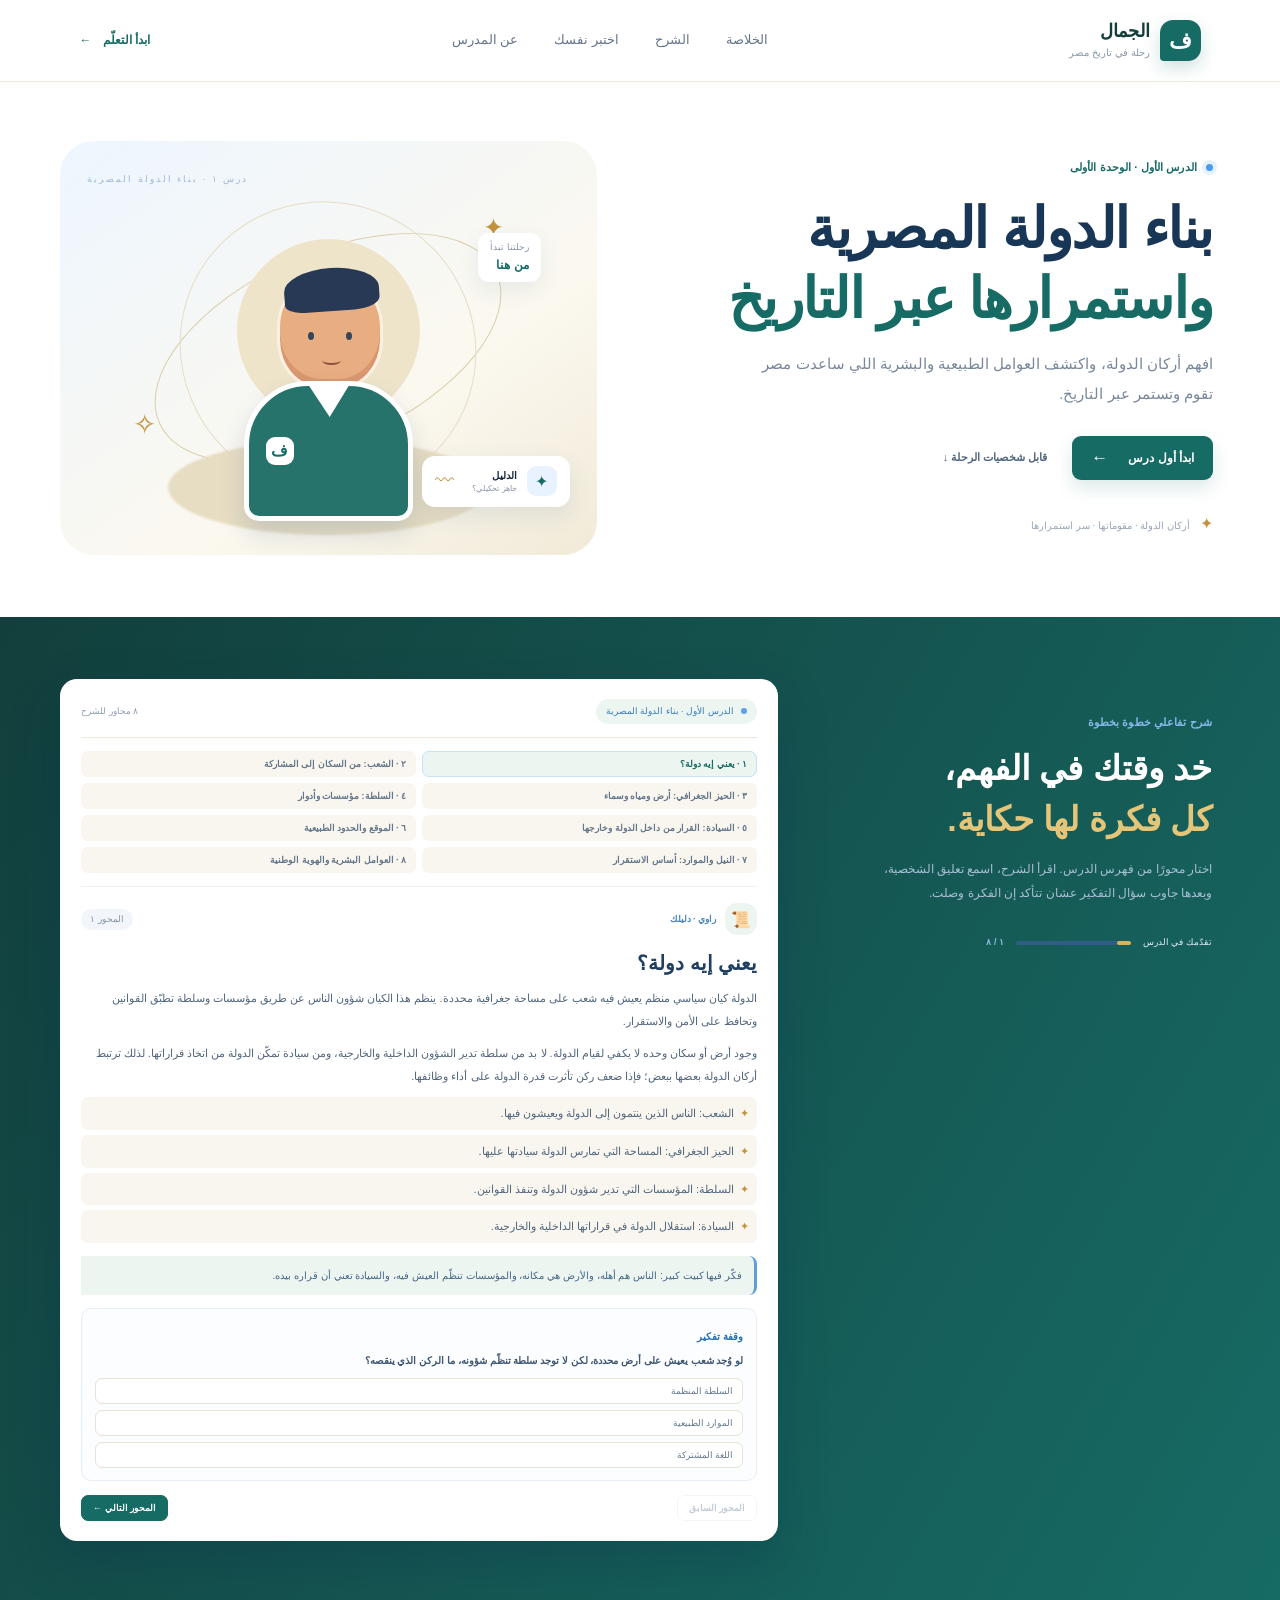
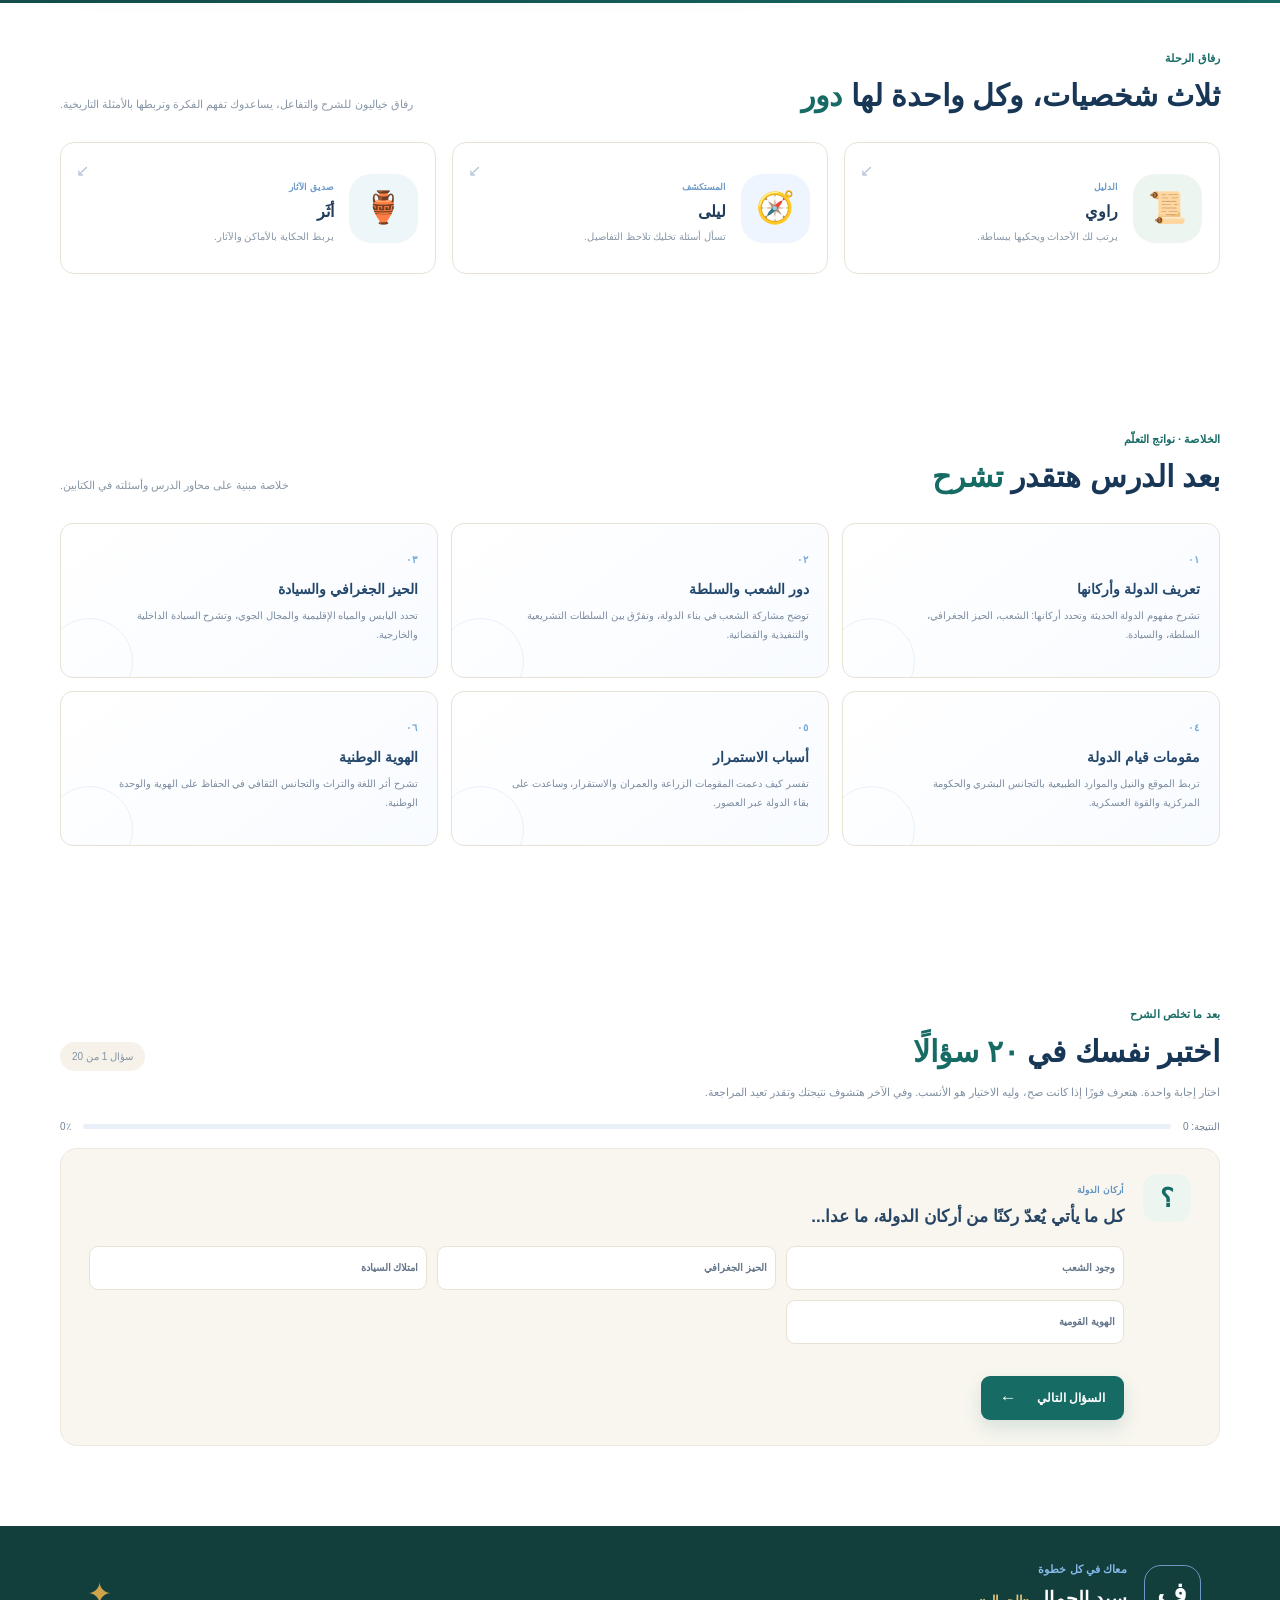
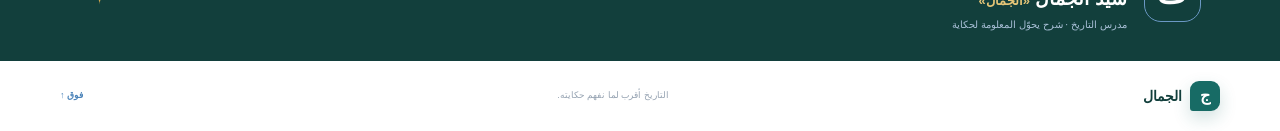
==== commit 49e6a094: "الجمال" ====
--- a/elpharaoh-complete.html
+++ b/elpharaoh-complete.html
@@ -4,7 +4,7 @@
   <meta charset="utf-8">
   <meta name="viewport" content="width=device-width, initial-scale=1">
   <meta name="theme-color" content="#1459a8">
-  <title>الفرعون | بناء الدولة المصرية</title>
+  <title>سيد الجمال | بناء الدولة المصرية</title>
   <style>
 
 :root {
@@ -1471,9 +1471,9 @@
 </head>
 <body>
   <header class="topbar">
-    <a class="brand" href="#home" aria-label="الفرعون، الرئيسية">
+    <a class="brand" href="#home" aria-label="سيد الجمال، الرئيسية">
       <span class="brand-mark">ف</span>
-      <span><strong>الفرعون</strong><small>رحلة في تاريخ مصر</small></span>
+      <span><strong>الجمال</strong><small>رحلة في تاريخ مصر</small></span>
     </a>
     <nav aria-label="التنقل الرئيسي">
       <a href="#summary">الخلاصة</a><a href="#lesson">الشرح</a>
@@ -1557,10 +1557,10 @@
       <div class="quiz-result" id="quizResult" hidden><span class="result-star">✦</span><span class="question-label">خلصت المراجعة</span><h3 id="resultTitle"></h3><p id="resultMessage"></p><button id="restartQuiz" class="button primary">أعد حل الأسئلة <span>↻</span></button></div>
     </section>
 
-    <section class="teacher" id="about"><div class="teacher-inner"><div class="teacher-symbol">ف</div><div><span class="eyebrow light-eyebrow">معاك في كل خطوة</span><h2>سيد الجمال <span>«الفرعون»</span></h2><p>مدرس التاريخ · شرح يحوّل المعلومة لحكاية</p></div><div class="teacher-decoration">✦</div></div></section>
+    <section class="teacher" id="about"><div class="teacher-inner"><div class="teacher-symbol">ف</div><div><span class="eyebrow light-eyebrow">معاك في كل خطوة</span><h2>سيد الجمال <span>«الجمال»</span></h2><p>مدرس التاريخ · شرح يحوّل المعلومة لحكاية</p></div><div class="teacher-decoration">✦</div></div></section>
   </main>
 
-  <footer><a class="brand footer-brand" href="#home"><span class="brand-mark">ف</span><strong>الفرعون</strong></a><span>التاريخ أقرب لما نفهم حكايته.</span><a href="#home" class="back-top">فوق ↑</a></footer>
+  <footer><a class="brand footer-brand" href="#home"><span class="brand-mark">ج</span><strong>الجمال</strong></a><span>التاريخ أقرب لما نفهم حكايته.</span><a href="#home" class="back-top">فوق ↑</a></footer>
   <script>
 const chapters = [
   {
